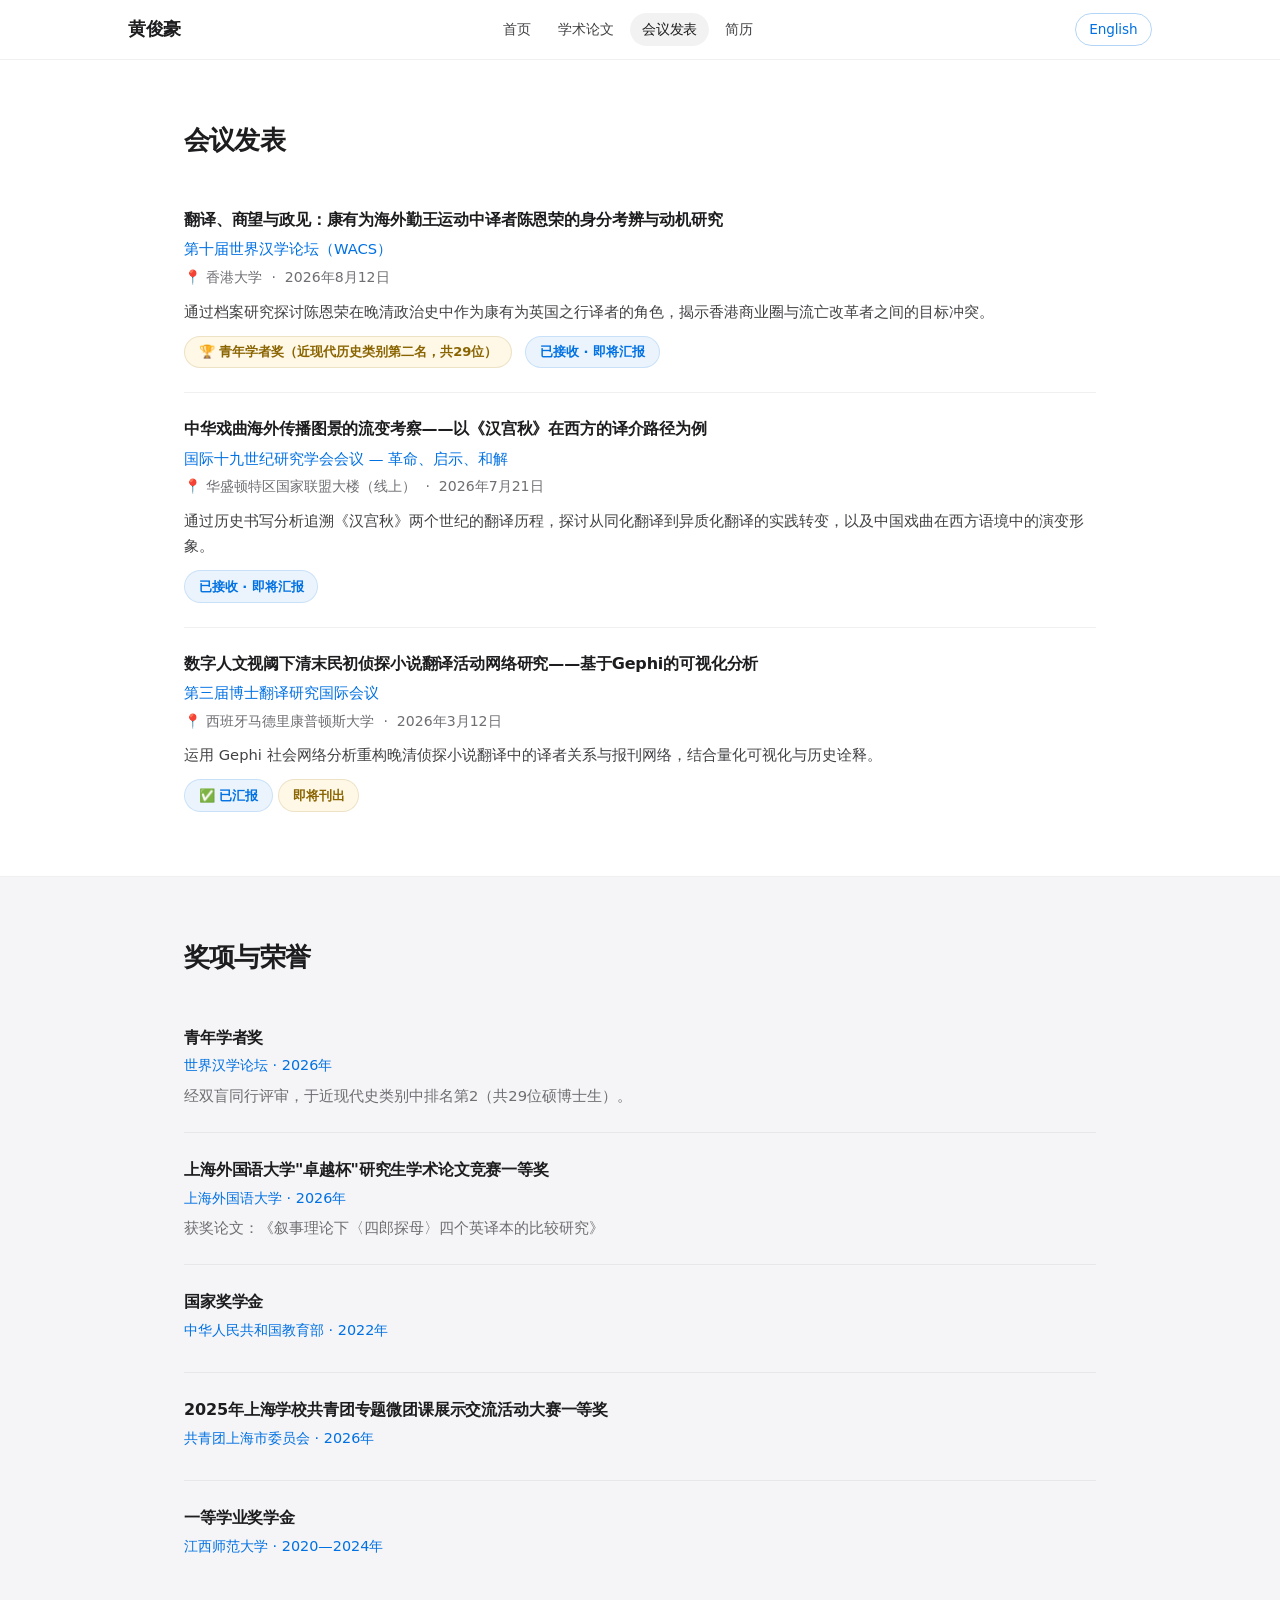
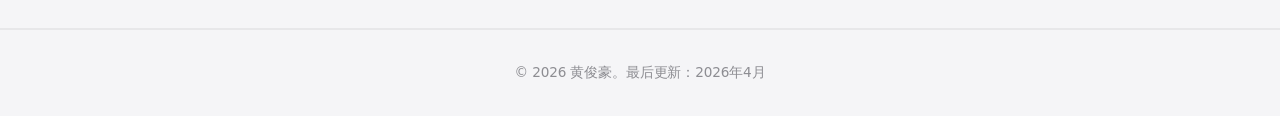
==== conferences-zh.html @ 6c36fe9f "Add files via upload" ====
<!DOCTYPE html>
<html lang="zh-CN">
<head>
    <meta charset="UTF-8">
    <meta name="viewport" content="width=device-width, initial-scale=1.0">
    <title>会议发表 — 黄俊豪</title>
    <link rel="stylesheet" href="style.css">
</head>
<body>

    <nav>
        <div class="nav-container">
            <h1>黄俊豪</h1>
            <ul>
                <li><a href="index-zh.html">首页</a></li>
                <li><a href="publications-zh.html">学术论文</a></li>
                <li><a href="conferences-zh.html" class="active">会议发表</a></li>
                <li><a href="cv.pdf" target="_blank">简历</a></li>
            </ul>
            <div class="language-switch">
                <a href="conferences.html" class="lang-btn">English</a>
            </div>
        </div>
    </nav>

    <main>

        <section class="conf-section">
            <div class="container">
                <h2>会议发表</h2>

                <div class="conf-item">
                    <div class="conf-title">翻译、商望与政见：康有为海外勤王运动中译者陈恩荣的身分考辨与动机研究</div>
                    <div class="conf-venue">第十届世界汉学论坛（WACS）</div>
                    <div class="conf-location">📍 香港大学 &nbsp;·&nbsp; 2026年8月12日</div>
                    <p>通过档案研究探讨陈恩荣在晚清政治史中作为康有为英国之行译者的角色，揭示香港商业圈与流亡改革者之间的目标冲突。</p>
                    <span class="conf-award">🏆 青年学者奖（近现代历史类别第二名，共29位）</span>
                    <span class="conf-status">已接收 · 即将汇报</span>
                </div>

                <div class="conf-item">
                    <div class="conf-title">中华戏曲海外传播图景的流变考察——以《汉宫秋》在西方的译介路径为例</div>
                    <div class="conf-venue">国际十九世纪研究学会会议 — 革命、启示、和解</div>
                    <div class="conf-location">📍 华盛顿特区国家联盟大楼（线上） &nbsp;·&nbsp; 2026年7月21日</div>
                    <p>通过历史书写分析追溯《汉宫秋》两个世纪的翻译历程，探讨从同化翻译到异质化翻译的实践转变，以及中国戏曲在西方语境中的演变形象。</p>
                    <span class="conf-status">已接收 · 即将汇报</span>
                </div>

                <div class="conf-item">
                    <div class="conf-title">数字人文视阈下清末民初侦探小说翻译活动网络研究——基于Gephi的可视化分析</div>
                    <div class="conf-venue">第三届博士翻译研究国际会议</div>
                    <div class="conf-location">📍 西班牙马德里康普顿斯大学 &nbsp;·&nbsp; 2026年3月12日</div>
                    <p>运用 Gephi 社会网络分析重构晚清侦探小说翻译中的译者关系与报刊网络，结合量化可视化与历史诠释。</p>
                    <span class="conf-status">✅ 已汇报</span>
                    <span class="conf-award">即将刊出</span>
                </div>

            </div>
        </section>

        <section class="awards-section alt-bg">
            <div class="container">
                <h2>奖项与荣誉</h2>

                <div class="award-item">
                    <div class="award-title">青年学者奖</div>
                    <div class="award-issuer">世界汉学论坛 · 2026年</div>
                    <div class="award-desc">经双盲同行评审，于近现代史类别中排名第2（共29位硕博士生）。</div>
                </div>

                <div class="award-item">
                    <div class="award-title">上海外国语大学"卓越杯"研究生学术论文竞赛一等奖</div>
                    <div class="award-issuer">上海外国语大学 · 2026年</div>
                    <div class="award-desc">获奖论文：《叙事理论下〈四郎探母〉四个英译本的比较研究》</div>
                </div>

                <div class="award-item">
                    <div class="award-title">国家奖学金</div>
                    <div class="award-issuer">中华人民共和国教育部 · 2022年</div>
                </div>

                <div class="award-item">
                    <div class="award-title">2025年上海学校共青团专题微团课展示交流活动大赛一等奖</div>
                    <div class="award-issuer">共青团上海市委员会 · 2026年</div>
                </div>

                <div class="award-item">
                    <div class="award-title">一等学业奖学金</div>
                    <div class="award-issuer">江西师范大学 · 2020—2024年</div>
                </div>

            </div>
        </section>

    </main>

    <footer>
        <div class="container">
            <p>&copy; 2026 黄俊豪。最后更新：2026年4月</p>
        </div>
    </footer>

</body>
</html>
---- style.css ----
/* ============================================================
   Junhao Huang — Academic Website
   Design Language: Apple White Aesthetics
   ============================================================ */

/* --- Reset & Base --- */
*, *::before, *::after {
    margin: 0;
    padding: 0;
    box-sizing: border-box;
}

:root {
    /* Core Palette */
    --white:           #FFFFFF;
    --off-white:       #F5F5F7;
    --surface:         #FBFBFD;

    /* Typography */
    --text-primary:    #1D1D1F;
    --text-secondary:  #424245;
    --text-tertiary:   #6E6E73;
    --text-quaternary: #8D8D92;

    /* Accent */
    --accent:          #0071E3;
    --accent-hover:    #0077ED;
    --accent-subtle:   rgba(0, 113, 227, 0.08);

    /* Borders */
    --border-hairline: rgba(0, 0, 0, 0.06);
    --border-light:    rgba(0, 0, 0, 0.10);

    /* Shadows */
    --shadow-xs:  0 1px 3px rgba(0, 0, 0, 0.04), 0 1px 2px rgba(0, 0, 0, 0.04);
    --shadow-sm:  0 2px 8px rgba(0, 0, 0, 0.06), 0 1px 3px rgba(0, 0, 0, 0.04);
    --shadow-md:  0 4px 16px rgba(0, 0, 0, 0.08), 0 2px 6px rgba(0, 0, 0, 0.04);
    --shadow-lg:  0 8px 32px rgba(0, 0, 0, 0.10), 0 4px 12px rgba(0, 0, 0, 0.06);
    --shadow-xl:  0 16px 48px rgba(0, 0, 0, 0.12), 0 8px 20px rgba(0, 0, 0, 0.06);

    /* Layout */
    --max-width:       960px;
    --nav-height:      60px;
    --border-radius:   18px;
    --border-radius-sm:10px;
    --border-radius-xs: 8px;

    /* Transitions */
    --ease:            cubic-bezier(0.25, 0.46, 0.45, 0.94);
    --ease-spring:     cubic-bezier(0.34, 1.56, 0.64, 1);
    --transition:      all 0.3s var(--ease);
    --transition-fast: all 0.18s var(--ease);
}

/* --- Font Stack --- */
body {
    font-family: -apple-system, "SF Pro Text", "SF Pro Display", "Segoe UI",
                 system-ui, "Helvetica Neue", Arial, sans-serif;
    background-color: var(--white);
    color: var(--text-primary);
    line-height: 1.6;
    -webkit-font-smoothing: antialiased;
    -moz-osx-font-smoothing: grayscale;
    font-size: 17px;
}

html[lang="zh-CN"] body {
    font-family: -apple-system, "SF Pro SC", "PingFang SC", "Hiragino Sans GB",
                 "Noto Sans SC", "Microsoft YaHei", system-ui, sans-serif;
}

/* --- Container --- */
.container {
    max-width: var(--max-width);
    margin: 0 auto;
    padding: 0 24px;
}

/* ============================================================
   NAVIGATION — Glassmorphism
   ============================================================ */
nav {
    position: sticky;
    top: 0;
    z-index: 1000;
    height: var(--nav-height);
    background: rgba(255, 255, 255, 0.82);
    backdrop-filter: saturate(180%) blur(20px);
    -webkit-backdrop-filter: saturate(180%) blur(20px);
    border-bottom: 1px solid var(--border-hairline);
    transition: var(--transition);
}

.nav-container {
    max-width: 1080px;
    margin: 0 auto;
    padding: 0 28px;
    height: 100%;
    display: flex;
    align-items: center;
    justify-content: space-between;
    gap: 2rem;
}

nav h1 {
    font-size: 1.1rem;
    font-weight: 600;
    color: var(--text-primary);
    letter-spacing: -0.02em;
    white-space: nowrap;
    flex-shrink: 0;
}

nav ul {
    list-style: none;
    display: flex;
    align-items: center;
    gap: 0.25rem;
    margin: 0;
}

nav ul li a {
    display: inline-block;
    padding: 0.3rem 0.75rem;
    color: var(--text-secondary);
    text-decoration: none;
    font-size: 0.9rem;
    font-weight: 450;
    letter-spacing: -0.01em;
    border-radius: 980px;
    transition: var(--transition-fast);
}

nav ul li a:hover,
nav ul li a.active {
    color: var(--text-primary);
    background-color: rgba(0, 0, 0, 0.05);
}

/* Language Switch */
.language-switch {
    flex-shrink: 0;
}

.lang-btn {
    display: inline-flex;
    align-items: center;
    padding: 0.3rem 0.85rem;
    font-size: 0.85rem;
    font-weight: 500;
    color: var(--accent);
    text-decoration: none;
    border: 1.5px solid rgba(0, 113, 227, 0.3);
    border-radius: 980px;
    letter-spacing: -0.01em;
    transition: var(--transition-fast);
}

.lang-btn:hover {
    background-color: var(--accent);
    color: var(--white);
    border-color: var(--accent);
}

/* ============================================================
   HERO SECTION
   ============================================================ */
.hero {
    background-color: var(--off-white);
    padding: 80px 0 72px;
    border-bottom: 1px solid var(--border-hairline);
    margin-bottom: 0;
}

.hero .container {
    display: flex;
    align-items: center;
    gap: 48px;
}

.profile-photo {
    width: 220px;          /* 增大尺寸，更具存在感 */
    height: auto;          /* 保持比例 */
    aspect-ratio: 1 / 1;   /* 强制正方形，如果你原图不是正方形 */
    border-radius: 32px;   /* Apple 风格的大圆角，不再是圆形[cite: 4] */
    object-fit: cover;
    flex-shrink: 0;
    
    /* 细腻的多层阴影，营造悬浮感 */
    box-shadow: 
        0 10px 30px rgba(0, 0, 0, 0.08), 
        0 4px 12px rgba(0, 0, 0, 0.04);
    
    border: 1px solid rgba(255, 255, 255, 0.4); /* 极其微弱的边缘高光 */
    transition: transform 0.4s cubic-bezier(0.25, 1, 0.5, 1), 
                box-shadow 0.4s ease;
}

.profile-photo:hover {
    transform: scale(1.03);
    box-shadow: var(--shadow-xl);
}

.hero-text h2 {
    font-size: 2rem;
    font-weight: 700;
    color: var(--text-primary);
    letter-spacing: -0.03em;
    line-height: 1.15;
    margin-bottom: 0.5rem;
}

.affiliation {
    font-size: 1.05rem;
    color: var(--text-secondary);
    margin-bottom: 1.25rem;
    font-weight: 400;
}

.contact {
    font-size: 0.95rem;
    color: var(--text-tertiary);
    line-height: 1.9;
}

.contact a {
    color: var(--accent);
    text-decoration: none;
    transition: var(--transition-fast);
}

.contact a:hover {
    color: var(--accent-hover);
    text-decoration: underline;
    text-underline-offset: 3px;
}

/* ============================================================
   SECTIONS — General
   ============================================================ */
section {
    background-color: var(--white);
    padding: 64px 0;
    border-bottom: 1px solid var(--border-hairline);
    margin-bottom: 0;
    border-radius: 0;
    box-shadow: none;
    transition: none;
}

section:hover {
    box-shadow: none;
}

/* Off-white alternating sections */
section.alt-bg {
    background-color: var(--off-white);
}

/* Section Headings */
section h2,
.section-title {
    font-size: 1.65rem;
    font-weight: 700;
    color: var(--text-primary);
    letter-spacing: -0.03em;
    margin-bottom: 1.75rem;
    line-height: 1.2;
    border-bottom: none;
    padding-bottom: 0;
    position: relative;
}

section h2::after,
.section-title::after {
    display: none;
}

section p {
    font-size: 1rem;
    line-height: 1.75;
    color: var(--text-secondary);
    margin-bottom: 1.1rem;
    text-align: left;
    font-weight: 400;
}

section p:last-child {
    margin-bottom: 0;
}

section p strong {
    color: var(--text-primary);
    font-weight: 600;
}

/* ============================================================
   ABOUT SECTION
   ============================================================ */
.about-section,
.about {
    background-color: var(--white);
}

.content-block p + p {
    margin-top: 1rem;
}

/* ============================================================
   RESEARCH INTERESTS
   ============================================================ */
.research-section,
.research {
    background-color: var(--off-white);
}

.interest-list,
.research ul {
    list-style: none;
    padding-left: 0;
    display: flex;
    flex-direction: column;
    gap: 0.6rem;
}

.interest-list li,
.research li {
    display: flex;
    align-items: flex-start;
    gap: 0.75rem;
    font-size: 1rem;
    color: var(--text-secondary);
    line-height: 1.6;
    padding: 0;
}

.interest-list li::before,
.research li::before {
    content: '' !important;
    display: none !important;
}

.interest-list li::after,
.research li::after {
    display: none;
}

/* Custom bullet — subtle accent dot */
.interest-list li,
.research li {
    padding-left: 1.2rem;
    position: relative;
}

.interest-list li::before,
.research li::before {
    content: '—' !important;
    display: inline !important;
    position: absolute;
    left: 0;
    color: var(--accent) !important;
    font-weight: 600;
    font-size: 0.85rem;
    top: 0.05em;
}

/* ============================================================
   HIGHLIGHTS / CARDS
   ============================================================ */
.highlights {
    background-color: var(--off-white);
}

.highlight-item {
    background: var(--white);
    border-radius: var(--border-radius);
    padding: 28px 32px;
    margin-bottom: 16px;
    border: 1px solid var(--border-hairline);
    box-shadow: var(--shadow-sm);
    transition: var(--transition);
    transform: translateY(0);
}

.highlight-item:last-child {
    margin-bottom: 0;
}

.highlight-item:hover {
    box-shadow: var(--shadow-md);
    transform: translateY(-2px);
    border-color: var(--border-light);
}

.highlight-item h3 {
    font-size: 1rem;
    font-weight: 600;
    color: var(--text-primary);
    margin-bottom: 0.5rem;
    letter-spacing: -0.01em;
}

.highlight-item p {
    font-size: 0.95rem;
    color: var(--text-tertiary);
    margin-bottom: 0;
    line-height: 1.65;
}

/* ============================================================
   NEWS
   ============================================================ */
.news-section,
.news {
    background-color: var(--white);
}

.news-list {
    list-style: none;
}

.news-list li,
.news-item {
    padding: 14px 0;
    border-bottom: 1px solid var(--border-hairline);
    font-size: 0.97rem;
    color: var(--text-secondary);
    line-height: 1.65;
    transition: var(--transition-fast);
    padding-left: 0;
    position: static;
}

.news-list li::before {
    display: none;
}

.news-list li:last-child {
    border-bottom: none;
}

.news-list li:hover {
    background-color: transparent;
    padding-left: 0;
    color: var(--text-primary);
}

.news-list li strong,
.news-item strong {
    color: var(--text-primary);
    font-weight: 600;
}

/* ============================================================
   PUBLICATIONS
   ============================================================ */
.pub-section {
    background-color: var(--white);
}

.section-wrapper {
    padding: 0;
    max-width: none;
}

.pub-list {
    display: flex;
    flex-direction: column;
    gap: 16px;
}

.pub-item {
    background: var(--white);
    border: 1px solid var(--border-hairline);
    border-radius: var(--border-radius);
    padding: 28px 32px;
    box-shadow: var(--shadow-sm);
    transition: var(--transition);
    transform: translateY(0);
}

.pub-item:hover {
    box-shadow: var(--shadow-md);
    transform: translateY(-2px);
    border-color: var(--border-light);
}

.pub-title {
    font-size: 1.05rem;
    font-weight: 600;
    color: var(--text-primary);
    margin-bottom: 0.6rem;
    line-height: 1.5;
    letter-spacing: -0.01em;
}

.pub-venue {
    font-size: 0.9rem;
    font-style: normal;
    color: var(--accent);
    margin-bottom: 0.75rem;
    font-weight: 500;
    padding-left: 0;
    border-left: none;
}

.pub-description {
    font-size: 0.92rem;
    color: var(--text-tertiary);
    line-height: 1.7;
}

/* ============================================================
   CONFERENCES
   ============================================================ */
.conf-section,
.awards-section {
    background-color: var(--white);
    padding: 64px 0;
    border-bottom: 1px solid var(--border-hairline);
    margin-bottom: 0;
}

.conf-section:nth-of-type(even),
.awards-section {
    background-color: var(--off-white);
}

.conf-item,
.award-item {
    padding: 24px 0;
    border-bottom: 1px solid var(--border-hairline);
}

.conf-item:last-child,
.award-item:last-child {
    border-bottom: none;
    padding-bottom: 0;
}

.conf-item:first-child,
.award-item:first-child {
    padding-top: 0;
}

.conf-title {
    font-size: 1rem;
    font-weight: 600;
    color: var(--text-primary);
    margin-bottom: 0.35rem;
    line-height: 1.5;
    letter-spacing: -0.01em;
}

.conf-venue {
    font-size: 0.92rem;
    font-style: normal;
    color: var(--accent);
    margin-bottom: 0.3rem;
    font-weight: 500;
}

.conf-location {
    font-size: 0.88rem;
    color: var(--text-tertiary);
    margin-bottom: 0.65rem;
    display: flex;
    align-items: center;
    gap: 0.4rem;
    font-weight: 400;
}

.conf-item p {
    font-size: 0.92rem;
    color: var(--text-secondary);
    line-height: 1.7;
    margin-bottom: 0.75rem;
    text-align: left;
}

.conf-award {
    display: inline-flex;
    align-items: center;
    gap: 0.4rem;
    background-color: #FFF8E7;
    color: #8A6400;
    font-size: 0.82rem;
    font-weight: 600;
    padding: 0.3rem 0.85rem;
    border-radius: 980px;
    margin-right: 0.5rem;
    margin-top: 0;
    border: 1px solid rgba(138, 100, 0, 0.15);
    letter-spacing: 0;
}

.conf-status {
    display: inline-flex;
    align-items: center;
    background-color: var(--accent-subtle);
    color: var(--accent);
    font-size: 0.82rem;
    font-weight: 600;
    padding: 0.3rem 0.85rem;
    border-radius: 980px;
    margin-top: 0;
    border: 1px solid rgba(0, 113, 227, 0.15);
}

/* Awards */
.award-title {
    font-size: 1rem;
    font-weight: 600;
    color: var(--text-primary);
    margin-bottom: 0.25rem;
    letter-spacing: -0.01em;
}

.award-issuer {
    font-size: 0.9rem;
    color: var(--accent);
    font-weight: 500;
    margin-bottom: 0.4rem;
}

.award-desc {
    font-size: 0.92rem;
    color: var(--text-tertiary);
    line-height: 1.65;
}

/* ============================================================
   FOOTER
   ============================================================ */
footer {
    background-color: var(--off-white);
    border-top: 1px solid var(--border-hairline);
    padding: 32px 0;
    margin-top: 0;
}

footer p,
footer .copyright {
    font-size: 0.85rem;
    color: var(--text-quaternary);
    text-align: center;
    letter-spacing: -0.01em;
    margin-bottom: 0;
    opacity: 1;
}

/* ============================================================
   PAGE FADE-IN
   ============================================================ */
@keyframes fadeInUp {
    from {
        opacity: 0;
        transform: translateY(16px);
    }
    to {
        opacity: 1;
        transform: translateY(0);
    }
}

main {
    animation: fadeInUp 0.5s var(--ease) both;
}

/* ============================================================
   RESPONSIVE
   ============================================================ */

/* Tablet */
@media (max-width: 900px) {
    .nav-container {
        padding: 0 20px;
        gap: 1rem;
    }

    nav ul {
        gap: 0;
    }

    nav ul li a {
        padding: 0.3rem 0.55rem;
        font-size: 0.85rem;
    }

    .hero {
        padding: 60px 0 56px;
    }

    .hero .container {
        gap: 32px;
    }

    .profile-photo {
        width: 140px;
        height: 140px;
    }

    .hero-text h2 {
        font-size: 1.7rem;
    }

    section {
        padding: 52px 0;
    }

    .pub-item,
    .highlight-item {
        padding: 22px 24px;
    }
}

/* Mobile */
@media (max-width: 680px) {
    .nav-container {
        flex-wrap: wrap;
        height: auto;
        padding: 12px 20px;
        gap: 0.75rem;
    }

    nav {
        height: auto;
    }

    nav h1 {
        font-size: 1rem;
    }

    nav ul {
        order: 3;
        width: 100%;
        justify-content: center;
        flex-wrap: wrap;
        gap: 0;
    }

    .language-switch {
        order: 2;
    }

    .hero .container {
        flex-direction: column;
        text-align: center;
        gap: 24px;
    }

    .hero {
        padding: 48px 0 44px;
    }

    .profile-photo {
        width: 120px;
        height: 120px;
    }

    .hero-text h2 {
        font-size: 1.5rem;
    }

    .affiliation {
        font-size: 0.97rem;
    }

    section {
        padding: 44px 0;
    }

    section h2,
    .section-title {
        font-size: 1.4rem;
        margin-bottom: 1.25rem;
    }

    .pub-item,
    .highlight-item {
        padding: 18px 20px;
        border-radius: var(--border-radius-sm);
    }

    .conf-section,
    .awards-section {
        padding: 44px 0;
    }
}

/* Large screens */
@media (min-width: 1400px) {
    :root {
        --max-width: 1000px;
    }

    body {
        font-size: 18px;
    }

    .hero-text h2 {
        font-size: 2.4rem;
    }

    section {
        padding: 80px 0;
    }
}
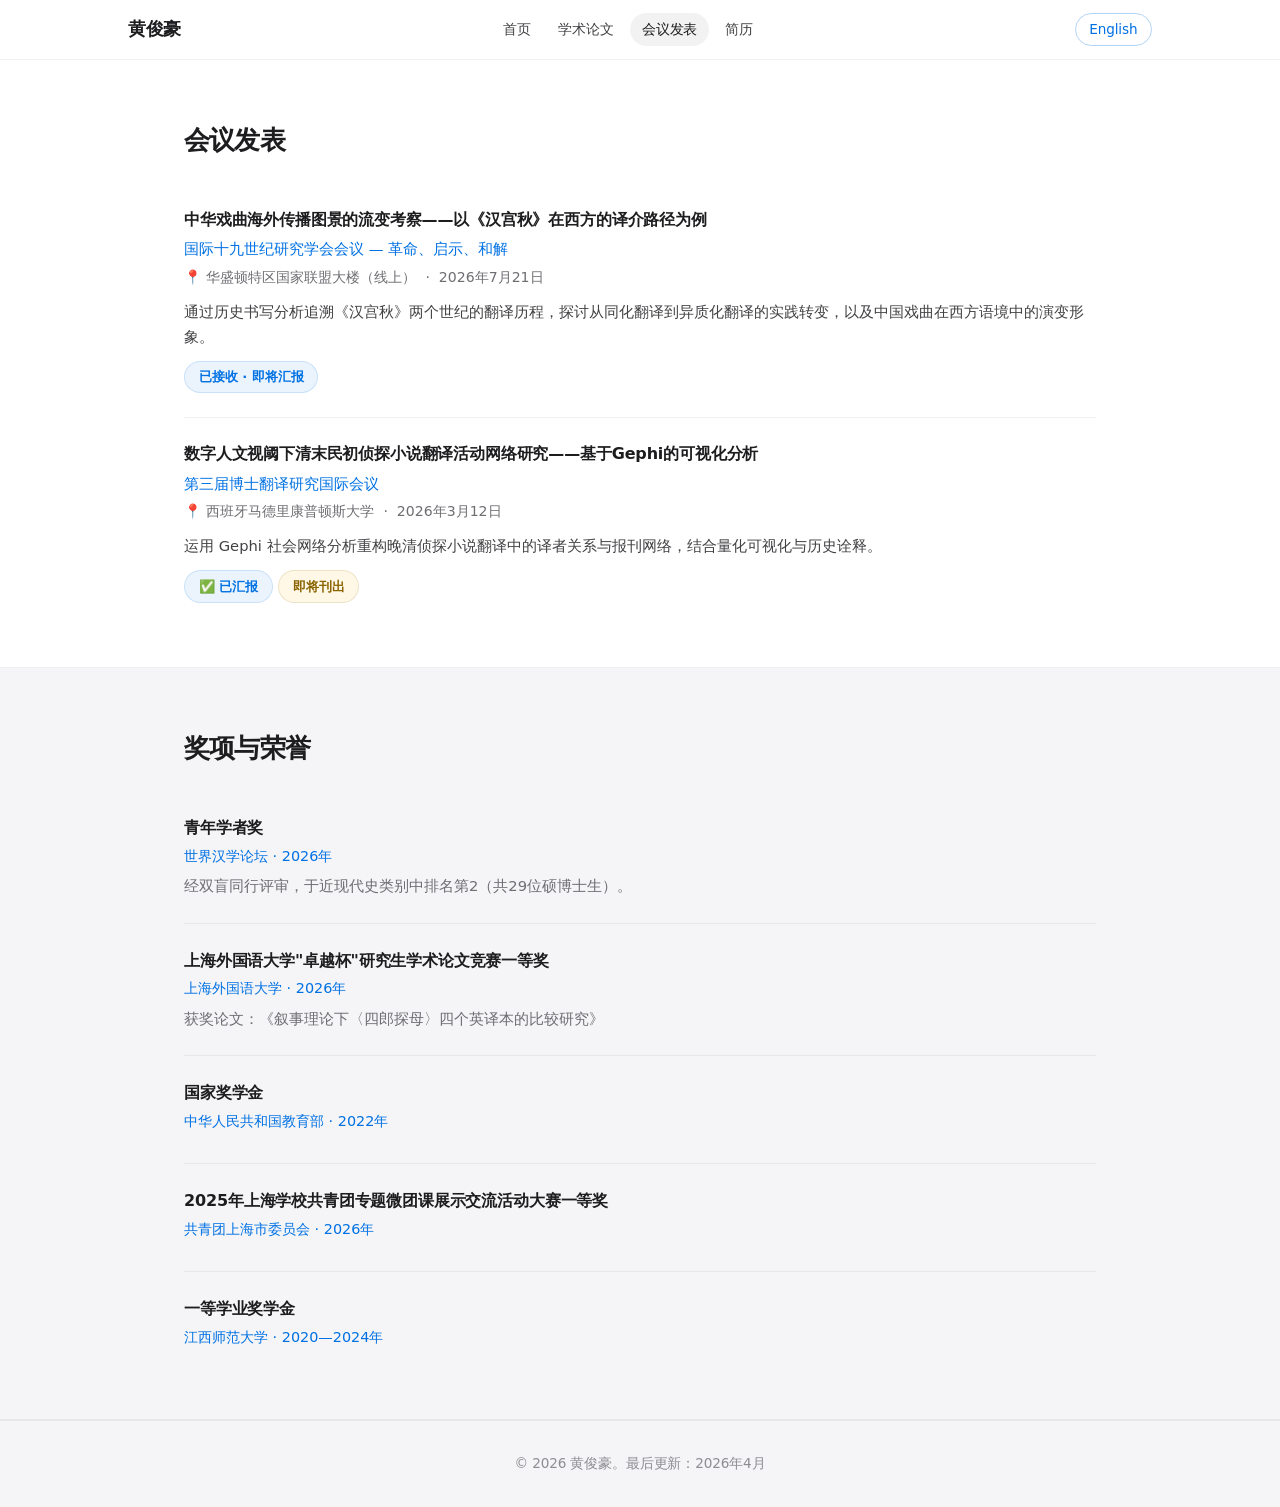
==== commit 97d743d8: "Update conferences-zh.html" ====
--- a/conferences-zh.html
+++ b/conferences-zh.html
@@ -28,15 +28,6 @@
         <section class="conf-section">
             <div class="container">
                 <h2>会议发表</h2>
-
-                <div class="conf-item">
-                    <div class="conf-title">翻译、商望与政见：康有为海外勤王运动中译者陈恩荣的身分考辨与动机研究</div>
-                    <div class="conf-venue">第十届世界汉学论坛（WACS）</div>
-                    <div class="conf-location">📍 香港大学 &nbsp;·&nbsp; 2026年8月12日</div>
-                    <p>通过档案研究探讨陈恩荣在晚清政治史中作为康有为英国之行译者的角色，揭示香港商业圈与流亡改革者之间的目标冲突。</p>
-                    <span class="conf-award">🏆 青年学者奖（近现代历史类别第二名，共29位）</span>
-                    <span class="conf-status">已接收 · 即将汇报</span>
-                </div>
 
                 <div class="conf-item">
                     <div class="conf-title">中华戏曲海外传播图景的流变考察——以《汉宫秋》在西方的译介路径为例</div>
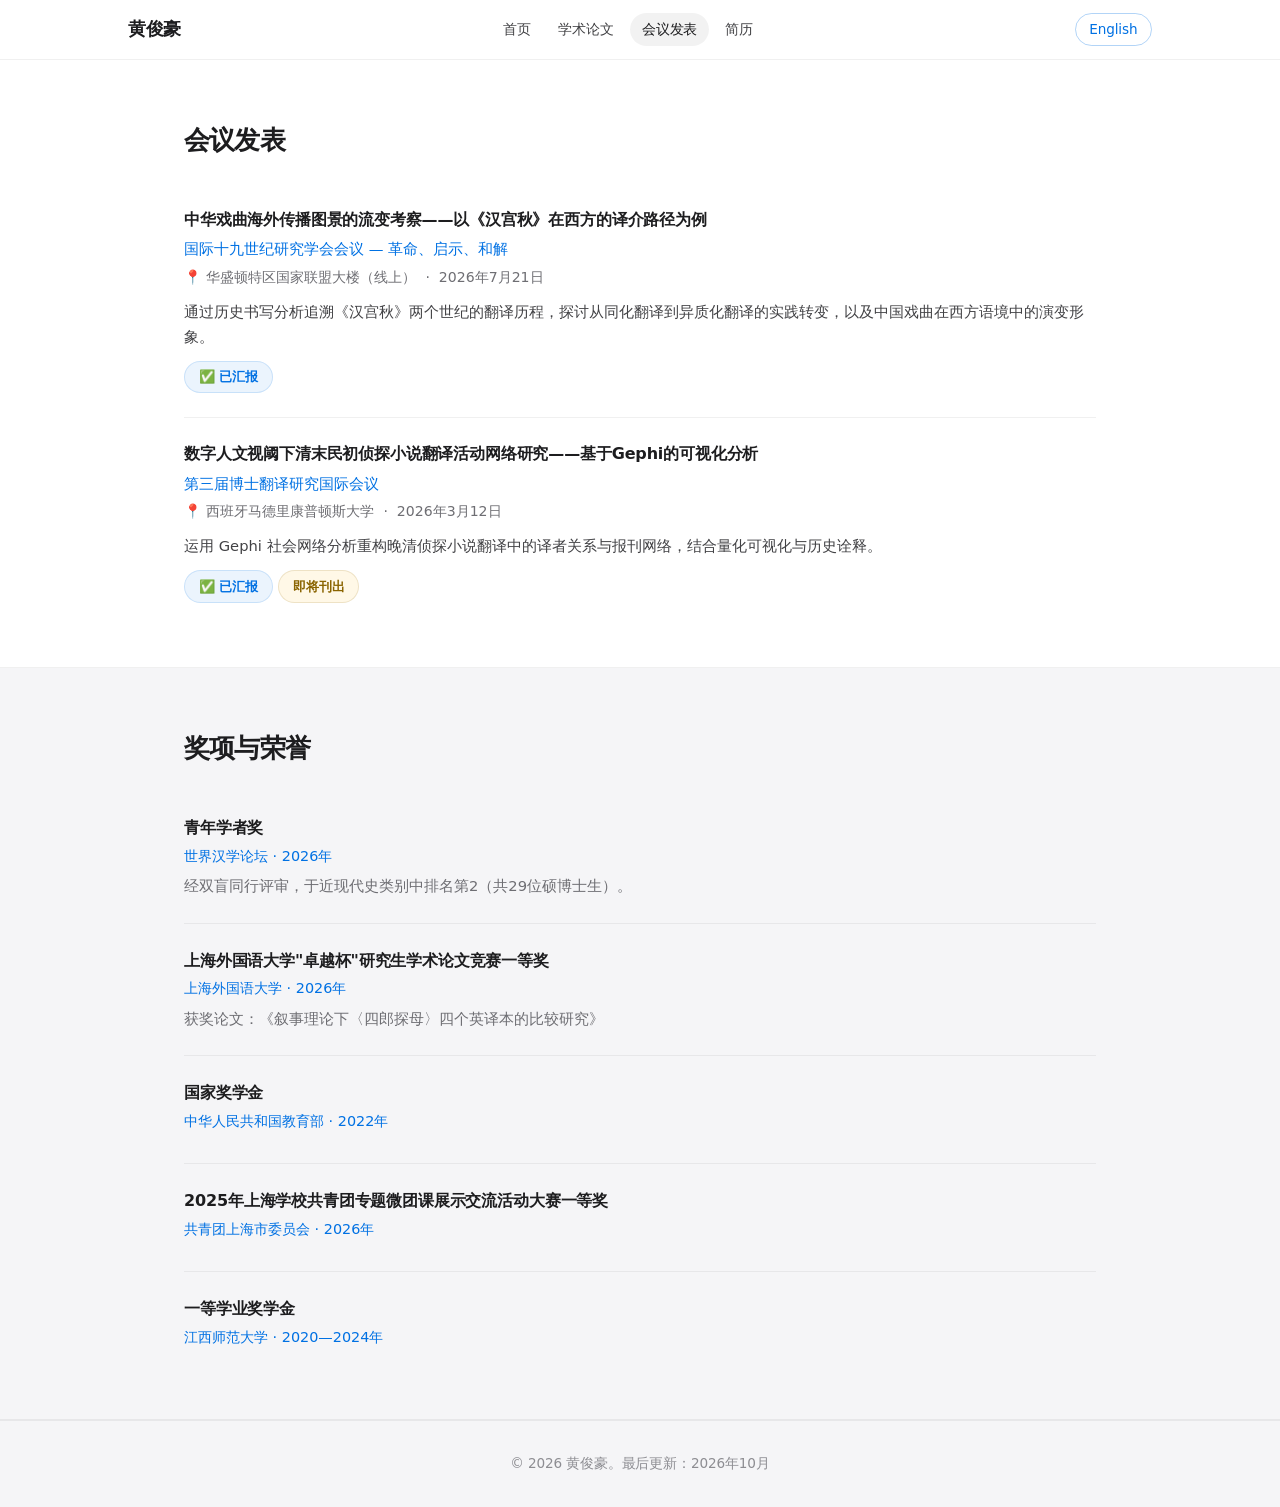
==== commit abbe6a6f: "Update conference status and last updated date" ====
--- a/conferences-zh.html
+++ b/conferences-zh.html
@@ -34,7 +34,7 @@
                     <div class="conf-venue">国际十九世纪研究学会会议 — 革命、启示、和解</div>
                     <div class="conf-location">📍 华盛顿特区国家联盟大楼（线上） &nbsp;·&nbsp; 2026年7月21日</div>
                     <p>通过历史书写分析追溯《汉宫秋》两个世纪的翻译历程，探讨从同化翻译到异质化翻译的实践转变，以及中国戏曲在西方语境中的演变形象。</p>
-                    <span class="conf-status">已接收 · 即将汇报</span>
+                    <span class="conf-status">✅ 已汇报</span>
                 </div>
 
                 <div class="conf-item">
@@ -87,7 +87,7 @@
 
     <footer>
         <div class="container">
-            <p>&copy; 2026 黄俊豪。最后更新：2026年4月</p>
+            <p>&copy; 2026 黄俊豪。最后更新：2026年10月</p>
         </div>
     </footer>
 
